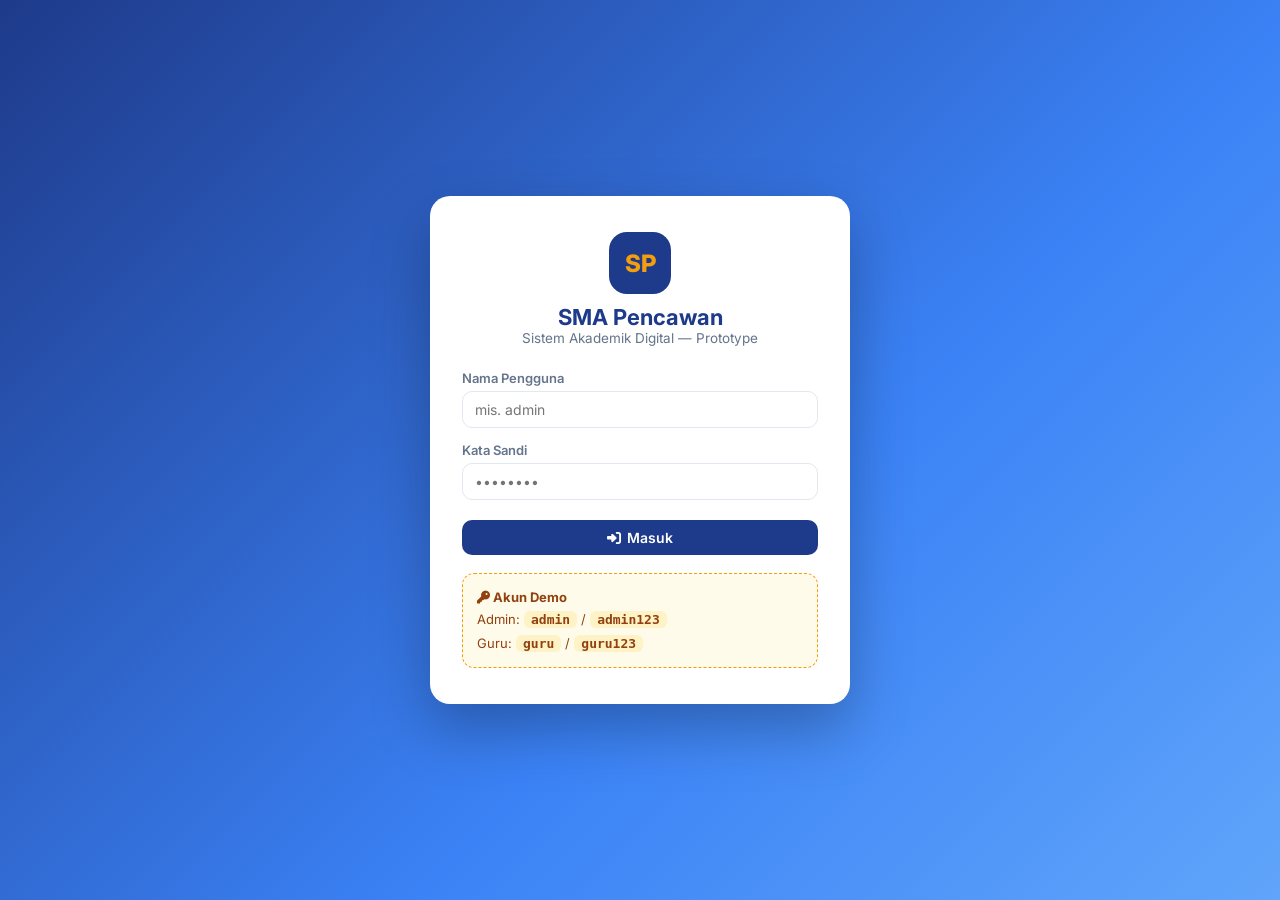
==== login.html @ 4e06ccd4 "feat: prototype Sistem Akademik SMA Pencawan (UI mockup vanilla HTML/CSS/JS)" ====
<!DOCTYPE html>
<!-- login.html — halaman login tiruan -->
<html lang="id">
<head>
  <meta charset="UTF-8">
  <meta name="viewport" content="width=device-width, initial-scale=1.0">
  <title>Login — Sistem Akademik SMA Pencawan</title>
  <link rel="preconnect" href="https://fonts.googleapis.com">
  <link href="https://fonts.googleapis.com/css2?family=Inter:wght@400;500;600;700;800&display=swap" rel="stylesheet">
  <link rel="stylesheet" href="https://cdnjs.cloudflare.com/ajax/libs/font-awesome/6.5.2/css/all.min.css">
  <link rel="stylesheet" href="css/style.css">
</head>
<body>
  <div class="login-bg">
    <div class="login-card">
      <div class="login-logo">
        <div class="logo-box">SP</div>
        <div>
          <h1>SMA Pencawan</h1>
          <p>Sistem Akademik Digital — Prototype</p>
        </div>
      </div>

      <div class="login-err" id="login-err">
        <i class="fa-solid fa-circle-exclamation"></i> Nama pengguna atau kata sandi salah.
      </div>

      <form id="form-login" autocomplete="off">
        <div class="form-group">
          <label class="form-label">Nama Pengguna</label>
          <input class="form-input" id="user" placeholder="mis. admin" required>
        </div>
        <div class="form-group">
          <label class="form-label">Kata Sandi</label>
          <input class="form-input" id="pass" type="password" placeholder="••••••••" required>
        </div>
        <button class="btn btn-primary btn-block" type="submit" style="margin-top:6px">
          <i class="fa-solid fa-right-to-bracket"></i> Masuk
        </button>
      </form>

      <div class="demo-box">
        <strong><i class="fa-solid fa-key"></i> Akun Demo</strong><br>
        Admin: <code>admin</code> / <code>admin123</code><br>
        Guru: <code>guru</code> / <code>guru123</code>
      </div>
    </div>
  </div>

  <script src="js/data.js"></script>
  <script src="js/app.js"></script>
  <script>
    // Login tiruan: cocokkan kredensial dari data dummy
    $("#form-login").addEventListener("submit", e => {
      e.preventDefault();
      const u = $("#user").value.trim();
      const p = $("#pass").value;
      const akun = AKUN.find(a => a.user === u && a.pass === p);
      if (!akun) {
        $("#login-err").style.display = "block";
        return;
      }
      Auth.login({ user: akun.user, role: akun.role, nama: akun.nama, foto: akun.foto, guruId: akun.guruId || null });
      window.location.href = akun.role === "admin" ? "admin/dashboard.html" : "guru/dashboard.html";
    });
  </script>
</body>
</html>
---- css/style.css ----
/* ============================================================
   style.css — Sistem Akademik SMA Pencawan (prototype)
   Desain modern, bersih, bertema sekolah
   ============================================================ */

:root {
  --biru-tua: #1e3a8a;
  --biru-tua-2: #172e6b;
  --biru: #2563eb;
  --biru-terang: #3b82f6;
  --emas: #f59e0b;
  --emas-2: #d97706;
  --abu-latar: #f1f5f9;
  --abu-card: #ffffff;
  --teks: #0f172a;
  --teks-2: #64748b;
  --garis: #e2e8f0;
  --hijau: #16a34a;
  --kuning: #eab308;
  --biru-badge: #2563eb;
  --merah: #dc2626;
  --sidebar-w: 250px;
  --radius: 14px;
  --shadow: 0 1px 3px rgba(15, 23, 42, .08), 0 4px 16px rgba(15, 23, 42, .06);
}

* { box-sizing: border-box; }
html, body { margin: 0; padding: 0; }
body {
  font-family: "Inter", "Poppins", system-ui, sans-serif;
  background: var(--abu-latar);
  color: var(--teks);
  font-size: 14.5px;
  min-height: 100vh;
}
a { color: inherit; text-decoration: none; }
img { max-width: 100%; }

/* ===== Tombol umum ===== */
.btn {
  display: inline-flex; align-items: center; gap: 6px;
  padding: 9px 16px; border: none; border-radius: 10px;
  font-size: 14px; font-weight: 600; cursor: pointer;
  transition: .18s; font-family: inherit;
}
.btn:active { transform: scale(.97); }
.btn-primary { background: var(--biru-tua); color: #fff; }
.btn-primary:hover { background: var(--biru-tua-2); }
.btn-emas { background: var(--emas); color: #fff; }
.btn-emas:hover { background: var(--emas-2); }
.btn-merah { background: var(--merah); color: #fff; }
.btn-merah:hover { background: #b91c1c; }
.btn-hijau { background: var(--hijau); color: #fff; }
.btn-hijau:hover { background: #15803d; }
.btn-outline { background: #fff; color: var(--teks); border: 1.5px solid var(--garis); }
.btn-outline:hover { border-color: var(--biru-tua); color: var(--biru-tua); }
.btn-sm { padding: 6px 11px; font-size: 13px; border-radius: 8px; }
.btn-block { width: 100%; justify-content: center; }
.btn:disabled { opacity: .5; cursor: not-allowed; }

/* ===== Badge status ===== */
.badge {
  display: inline-block; padding: 3px 10px; border-radius: 999px;
  font-size: 12px; font-weight: 600; white-space: nowrap;
}
.badge-hadir,    .badge-disetujui { background: #dcfce7; color: #166534; }
.badge-terlambat,.badge-menunggu   { background: #fef9c3; color: #854d0e; }
.badge-izin,     .badge-sakit      { background: #dbeafe; color: #1e40af; }
.badge-alpa,     .badge-ditolak    { background: #fee2e2; color: #991b1b; }
.badge-mencurigakan               { background: #fee2e2; color: #991b1b; }
.badge-aktif                      { background: #dcfce7; color: #166534; }
.badge-nonaktif                   { background: #fee2e2; color: #991b1b; }
.badge-netral                     { background: #f1f5f9; color: #475569; }
.badge-emas { background: #fef3c7; color: #92400e; }

/* ===== Kartu ===== */
.card {
  background: var(--abu-card); border-radius: var(--radius);
  box-shadow: var(--shadow); padding: 20px;
}
.card-title { font-size: 15px; font-weight: 700; margin: 0 0 14px; }
.card-title-flex { display: flex; align-items: center; justify-content: space-between; gap: 10px; flex-wrap: wrap; }
.card-title-flex .card-title { margin: 0; }

/* ===== Form ===== */
.form-group { margin-bottom: 14px; }
.form-label { display: block; font-size: 13px; font-weight: 600; margin-bottom: 5px; color: var(--teks-2); }
.form-input, .form-select {
  width: 100%; padding: 9px 12px; border: 1.5px solid var(--garis);
  border-radius: 10px; font-size: 14px; font-family: inherit;
  background: #fff; color: var(--teks); transition: .15s;
}
.form-input:focus, .form-select:focus { outline: none; border-color: var(--biru-tua); box-shadow: 0 0 0 3px rgba(30,58,138,.12); }
.form-error { color: var(--merah); font-size: 12px; margin-top: 4px; display: none; }
.form-row { display: grid; grid-template-columns: 1fr 1fr; gap: 12px; }

/* ===== Tabel ===== */
.table-wrap { overflow-x: auto; border-radius: var(--radius); }
table.data {
  width: 100%; border-collapse: collapse; font-size: 14px; background: #fff;
}
table.data th {
  background: var(--biru-tua); color: #fff; text-align: left;
  padding: 11px 14px; font-size: 12.5px; text-transform: uppercase;
  letter-spacing: .4px; white-space: nowrap;
}
table.data td { padding: 10px 14px; border-bottom: 1px solid var(--garis); vertical-align: middle; }
table.data tbody tr:hover { background: #f8fafc; }
table.data tbody tr.clickable { cursor: pointer; }
.avatar { width: 38px; height: 38px; border-radius: 50%; object-fit: cover; border: 2px solid var(--garis); }
.avatar-lg { width: 90px; height: 90px; }
.avatar-sm { width: 30px; height: 30px; }

/* ===== Toolbar tabel (search/filter/pagination) ===== */
.toolbar { display: flex; flex-wrap: wrap; gap: 10px; align-items: center; margin-bottom: 14px; }
.toolbar .form-input, .toolbar .form-select { width: auto; min-width: 150px; }
.toolbar .grow { flex: 1; min-width: 180px; }
.pagination { display: flex; gap: 6px; justify-content: flex-end; align-items: center; margin-top: 14px; font-size: 13px; color: var(--teks-2); }
.pagination button {
  min-width: 32px; height: 32px; border-radius: 8px; border: 1.5px solid var(--garis);
  background: #fff; cursor: pointer; font-weight: 600; font-family: inherit;
}
.pagination button.active { background: var(--biru-tua); color: #fff; border-color: var(--biru-tua); }
.pagination button:disabled { opacity: .4; cursor: not-allowed; }

/* ============================================================
   LOGIN
   ============================================================ */
.login-bg {
  min-height: 100vh; display: flex; align-items: center; justify-content: center;
  background: linear-gradient(135deg, var(--biru-tua) 0%, var(--biru-terang) 60%, #60a5fa 100%);
  padding: 20px;
}
.login-card {
  background: #fff; border-radius: 20px; box-shadow: 0 25px 60px rgba(0,0,0,.28);
  width: 100%; max-width: 420px; padding: 36px 32px;
}
.login-logo { display: flex; flex-direction: column; align-items: center; gap: 10px; margin-bottom: 24px; text-align: center; }
.login-logo .logo-box {
  width: 62px; height: 62px; border-radius: 18px; background: var(--biru-tua);
  color: var(--emas); display: grid; place-items: center; font-weight: 800; font-size: 24px;
}
.login-logo h1 { font-size: 22px; margin: 0; color: var(--biru-tua); }
.login-logo p { margin: 0; color: var(--teks-2); font-size: 13.5px; }
.demo-box {
  background: #fffbeb; border: 1.5px dashed var(--emas); border-radius: 12px;
  padding: 12px 14px; font-size: 13px; margin-top: 18px; color: #92400e; line-height: 1.7;
}
.demo-box code { background: #fef3c7; padding: 1px 7px; border-radius: 6px; font-weight: 700; }
.login-err { background: #fee2e2; color: #991b1b; font-size: 13px; padding: 10px 12px; border-radius: 10px; margin-bottom: 14px; display: none; }

/* ============================================================
   LAYOUT ADMIN (sidebar + topbar)
   ============================================================ */
.app-shell { display: flex; min-height: 100vh; }

.sidebar {
  width: var(--sidebar-w); background: var(--biru-tua); color: #cbd5e1;
  position: fixed; inset: 0 auto 0 0; z-index: 60;
  display: flex; flex-direction: column; transition: transform .25s ease;
  overflow-y: auto;
}
.sidebar-brand {
  display: flex; align-items: center; gap: 10px; padding: 20px 18px;
  color: #fff; font-weight: 800; font-size: 16px; border-bottom: 1px solid rgba(255,255,255,.1);
}
.sidebar-brand .logo-box {
  width: 36px; height: 36px; border-radius: 10px; background: var(--emas);
  color: var(--biru-tua); display: grid; place-items: center; font-weight: 800; font-size: 15px; flex: none;
}
.sidebar nav { padding: 14px 10px; display: flex; flex-direction: column; gap: 3px; flex: 1; }
.sidebar nav a {
  display: flex; align-items: center; gap: 11px; padding: 10px 13px;
  border-radius: 10px; font-size: 14px; font-weight: 500; transition: .15s;
}
.sidebar nav a:hover { background: rgba(255,255,255,.08); color: #fff; }
.sidebar nav a.active { background: var(--emas); color: var(--biru-tua); font-weight: 700; }
.sidebar nav a i { width: 19px; text-align: center; }
.sidebar-foot { padding: 14px 18px; font-size: 12px; border-top: 1px solid rgba(255,255,255,.1); color: #94a3b8; }

.main-area { flex: 1; margin-left: var(--sidebar-w); display: flex; flex-direction: column; min-width: 0; }

.topbar {
  background: #fff; box-shadow: var(--shadow); padding: 12px 22px;
  display: flex; align-items: center; justify-content: space-between; gap: 14px;
  position: sticky; top: 0; z-index: 40;
}
.topbar-left { display: flex; align-items: center; gap: 12px; min-width: 0; }
.topbar-title { font-size: 17px; font-weight: 700; color: var(--biru-tua); margin: 0; white-space: nowrap; overflow: hidden; text-overflow: ellipsis; }
.topbar-user { display: flex; align-items: center; gap: 10px; }
.topbar-user .nama { font-size: 13.5px; font-weight: 600; line-height: 1.2; }
.topbar-user .role { font-size: 11.5px; color: var(--teks-2); }

.burger { display: none; background: none; border: none; font-size: 21px; color: var(--biru-tua); cursor: pointer; padding: 4px 8px; }

.page-content { padding: 22px; max-width: 1300px; width: 100%; margin: 0 auto; }
.page-head { display: flex; align-items: center; justify-content: space-between; gap: 12px; flex-wrap: wrap; margin-bottom: 18px; }
.page-head h2 { margin: 0; font-size: 20px; color: var(--biru-tua); }
.page-head p { margin: 4px 0 0; color: var(--teks-2); font-size: 13.5px; }

.backdrop {
  position: fixed; inset: 0; background: rgba(15,23,42,.5); z-index: 55;
  opacity: 0; pointer-events: none; transition: .25s;
}
.backdrop.show { opacity: 1; pointer-events: auto; }

/* ===== Kartu ringkasan (stat) ===== */
.stat-grid { display: grid; grid-template-columns: repeat(4, 1fr); gap: 16px; margin-bottom: 20px; }
.stat-card {
  background: #fff; border-radius: var(--radius); box-shadow: var(--shadow);
  padding: 18px; display: flex; align-items: center; gap: 14px;
}
.stat-icon {
  width: 48px; height: 48px; border-radius: 14px; display: grid; place-items: center;
  font-size: 20px; flex: none;
}
.stat-icon.biru    { background: #dbeafe; color: var(--biru); }
.stat-icon.hijau   { background: #dcfce7; color: var(--hijau); }
.stat-icon.kuning  { background: #fef9c3; color: var(--emas-2); }
.stat-icon.merah   { background: #fee2e2; color: var(--merah); }
.stat-info .angka { font-size: 24px; font-weight: 800; line-height: 1.1; }
.stat-info .label { font-size: 12.5px; color: var(--teks-2); margin-top: 2px; }

.grid-2 { display: grid; grid-template-columns: 1fr 1fr; gap: 16px; }
.grid-3 { display: grid; grid-template-columns: repeat(3, 1fr); gap: 16px; }

/* ===== Modal ===== */
.modal-backdrop {
  position: fixed; inset: 0; background: rgba(15,23,42,.55); z-index: 90;
  display: none; align-items: center; justify-content: center; padding: 18px;
}
.modal-backdrop.show { display: flex; }
.modal {
  background: #fff; border-radius: 16px; width: 100%; max-width: 520px;
  max-height: 90vh; overflow-y: auto; box-shadow: 0 25px 60px rgba(0,0,0,.3);
  animation: modalIn .2s ease;
}
.modal-lg { max-width: 760px; }
@keyframes modalIn { from { transform: translateY(18px); opacity: 0; } to { transform: none; opacity: 1; } }
.modal-head {
  padding: 16px 20px; border-bottom: 1px solid var(--garis);
  display: flex; align-items: center; justify-content: space-between; gap: 10px;
}
.modal-head h3 { margin: 0; font-size: 16px; color: var(--biru-tua); }
.modal-close { background: none; border: none; font-size: 20px; cursor: pointer; color: var(--teks-2); padding: 2px 6px; }
.modal-close:hover { color: var(--merah); }
.modal-body { padding: 18px 20px; }
.modal-foot { padding: 14px 20px; border-top: 1px solid var(--garis); display: flex; justify-content: flex-end; gap: 10px; }

/* ===== Toast ===== */
.toast-stack { position: fixed; top: 18px; right: 18px; z-index: 200; display: flex; flex-direction: column; gap: 10px; }
.toast {
  background: #fff; border-radius: 12px; box-shadow: 0 10px 30px rgba(15,23,42,.2);
  padding: 13px 16px; min-width: 260px; max-width: 340px; display: flex; gap: 10px;
  align-items: flex-start; font-size: 13.5px; animation: toastIn .25s ease;
  border-left: 4px solid var(--biru-tua);
}
.toast.success { border-left-color: var(--hijau); }
.toast.error   { border-left-color: var(--merah); }
.toast.warn    { border-left-color: var(--emas); }
.toast strong  { display: block; margin-bottom: 2px; }
.toast.out { animation: toastOut .25s ease forwards; }
@keyframes toastIn  { from { transform: translateX(40px); opacity: 0; } to { transform: none; opacity: 1; } }
@keyframes toastOut { to { transform: translateX(40px); opacity: 0; } }

/* ============================================================
   GRID JADWAL (admin & guru)
   ============================================================ */
.jadwal-grid-wrap { overflow-x: auto; padding-bottom: 6px; }
table.jadwal-grid { border-collapse: collapse; width: 100%; min-width: 760px; background: #fff; }
table.jadwal-grid th, table.jadwal-grid td { border: 1px solid var(--garis); padding: 7px; font-size: 13px; text-align: center; }
table.jadwal-grid th { background: var(--biru-tua); color: #fff; font-size: 12.5px; }
table.jadwal-grid th.jam-col, table.jadwal-grid td.jam-col { background: #eef2ff; color: var(--biru-tua); font-weight: 700; min-width: 90px; }
.jadwal-slot { border-radius: 9px; padding: 7px 6px; font-size: 12.5px; line-height: 1.45; min-height: 54px; display: flex; flex-direction: column; justify-content: center; }
.jadwal-slot .m { font-weight: 700; }
.jadwal-slot .k { color: var(--teks-2); font-size: 11.5px; }
.jadwal-slot.isi { background: #dbeafe; color: #1e3a8a; cursor: pointer; }
.jadwal-slot.kosong { background: #f8fafc; color: #cbd5e1; cursor: pointer; }
.jadwal-slot.kosong:hover { background: #eef2ff; color: var(--biru); }
.jadwal-slot.now { outline: 2px solid var(--emas); outline-offset: -2px; box-shadow: 0 0 0 3px rgba(245,158,11,.25); }
.jadwal-slot.aktif-siswa { cursor: default; }

/* ============================================================
   HALAMAN GURU (mobile-first, bottom nav)
   ============================================================ */
.guru-shell { max-width: 640px; margin: 0 auto; min-height: 100vh; display: flex; flex-direction: column; background: var(--abu-latar); }
.guru-topbar {
  background: var(--biru-tua); color: #fff; padding: 14px 16px;
  display: flex; align-items: center; justify-content: space-between; gap: 10px;
  position: sticky; top: 0; z-index: 40;
}
.guru-topbar .judul { font-size: 16px; font-weight: 700; margin: 0; }
.guru-topbar .sub { font-size: 11.5px; color: #bfdbfe; }
.guru-content { flex: 1; padding: 16px 14px 92px; }

.bottom-nav {
  position: fixed; bottom: 0; left: 50%; transform: translateX(-50%);
  width: 100%; max-width: 640px; background: #fff; z-index: 50;
  display: flex; box-shadow: 0 -4px 20px rgba(15,23,42,.1);
  border-top: 1px solid var(--garis);
}
.bottom-nav a {
  flex: 1; display: flex; flex-direction: column; align-items: center; gap: 3px;
  padding: 9px 2px 10px; font-size: 10.5px; font-weight: 600; color: var(--teks-2);
  position: relative;
}
.bottom-nav a i { font-size: 19px; }
.bottom-nav a.active { color: var(--biru-tua); }
.bottom-nav a.active::before {
  content: ""; position: absolute; top: 0; left: 20%; right: 20%; height: 3px;
  background: var(--emas); border-radius: 0 0 4px 4px;
}

/* Sapaan & kartu guru */
.sapaan { background: linear-gradient(135deg, var(--biru-tua), var(--biru-terang)); color: #fff; border-radius: var(--radius); padding: 18px; margin-bottom: 14px; }
.sapaan h3 { margin: 0 0 4px; font-size: 17px; }
.sapaan p { margin: 0; font-size: 13px; opacity: .85; }
.status-absen-box { border-radius: var(--radius); padding: 16px; margin-bottom: 14px; display: flex; align-items: center; gap: 13px; box-shadow: var(--shadow); }
.status-absen-box.belum { background: #fffbeb; border: 1.5px solid var(--emas); }
.status-absen-box.sudah { background: #dcfce7; border: 1.5px solid var(--hijau); }
.status-absen-box .ic { width: 44px; height: 44px; border-radius: 12px; display: grid; place-items: center; font-size: 19px; flex: none; }
.status-absen-box.belum .ic { background: var(--emas); color: #fff; }
.status-absen-box.sudah .ic { background: var(--hijau); color: #fff; }
.status-absen-box .t { font-weight: 700; font-size: 14.5px; }
.status-absen-box .s { font-size: 12.5px; color: var(--teks-2); margin-top: 2px; }

.shortcut-grid { display: grid; grid-template-columns: repeat(3, 1fr); gap: 10px; margin-bottom: 14px; }
.shortcut {
  background: #fff; border-radius: 14px; box-shadow: var(--shadow); padding: 15px 8px;
  text-align: center; font-size: 12px; font-weight: 600; color: var(--biru-tua);
  transition: .15s; border: 1.5px solid transparent;
}
.shortcut:hover { border-color: var(--emas); transform: translateY(-2px); }
.shortcut i { display: block; font-size: 22px; margin-bottom: 7px; color: var(--biru); }

.jadwal-hari-item {
  background: #fff; border-radius: 12px; box-shadow: var(--shadow);
  padding: 12px 14px; display: flex; gap: 12px; align-items: center; margin-bottom: 9px;
}
.jadwal-hari-item .jam {
  background: #eef2ff; color: var(--biru-tua); border-radius: 9px; padding: 7px 9px;
  font-size: 12px; font-weight: 700; text-align: center; min-width: 66px; flex: none;
}
.jadwal-hari-item .isi { flex: 1; min-width: 0; }
.jadwal-hari-item .isi .m { font-weight: 700; font-size: 13.5px; }
.jadwal-hari-item .isi .k { font-size: 12px; color: var(--teks-2); }
.jadwal-hari-item.sekarang { border-left: 4px solid var(--emas); background: #fffbeb; }

/* ===== Stepper presensi ===== */
.stepper { display: flex; gap: 4px; margin-bottom: 16px; }
.step {
  flex: 1; text-align: center; font-size: 11px; font-weight: 700; color: var(--teks-2);
  position: relative; padding-top: 26px;
}
.step::before {
  content: attr(data-n); position: absolute; top: 0; left: 50%; transform: translateX(-50%);
  width: 22px; height: 22px; border-radius: 50%; background: var(--garis); color: var(--teks-2);
  display: grid; place-items: center; font-size: 11px;
}
.step::after {
  content: ""; position: absolute; top: 11px; left: calc(50% + 14px); right: calc(-50% + 14px);
  height: 2px; background: var(--garis);
}
.step:last-child::after { display: none; }
.step.aktif { color: var(--biru-tua); }
.step.aktif::before { background: var(--biru-tua); color: #fff; }
.step.selesai { color: var(--hijau); }
.step.selesai::before { background: var(--hijau); color: #fff; content: "✓"; }
.step.selesai::after { background: var(--hijau); }

.step-panel { display: none; }
.step-panel.aktif { display: block; animation: modalIn .22s ease; }

.kamera-box {
  background: #0f172a; border-radius: 14px; min-height: 220px; display: grid;
  place-items: center; color: #94a3b8; text-align: center; padding: 20px; position: relative; overflow: hidden;
}
.kamera-box img { border-radius: 12px; max-height: 260px; }
.kamera-box .ph { font-size: 40px; margin-bottom: 8px; }

.alert {
  padding: 12px 14px; border-radius: 11px; font-size: 13.5px; margin-bottom: 13px;
  display: flex; gap: 9px; align-items: flex-start; line-height: 1.5;
}
.alert-merah  { background: #fee2e2; color: #991b1b; border: 1.5px solid #fecaca; }
.alert-hijau  { background: #dcfce7; color: #166534; border: 1.5px solid #bbf7d0; }
.alert-biru   { background: #dbeafe; color: #1e40af; border: 1.5px solid #bfdbfe; }
.alert-kuning { background: #fef9c3; color: #854d0e; border: 1.5px solid #fde68a; }

.berhasil-box { text-align: center; padding: 24px 14px; }
.berhasil-box .ikon {
  width: 78px; height: 78px; border-radius: 50%; background: var(--hijau); color: #fff;
  display: grid; place-items: center; font-size: 36px; margin: 0 auto 14px;
  animation: pop .35s ease;
}
@keyframes pop { 0% { transform: scale(.4); opacity: 0; } 100% { transform: scale(1); opacity: 1; } }
.berhasil-box h3 { margin: 0 0 6px; color: var(--hijau); }
.berhasil-box .ringkas { background: #f8fafc; border-radius: 12px; padding: 14px; text-align: left; font-size: 13.5px; line-height: 2; margin-top: 14px; }
.berhasil-box .ringkas b { color: var(--biru-tua); }

/* ===== Toggle absensi siswa ===== */
.toggle-group { display: inline-flex; background: #f1f5f9; border-radius: 10px; padding: 3px; gap: 2px; flex-wrap: wrap; }
.toggle-group button {
  border: none; background: transparent; padding: 6px 10px; font-size: 12px;
  font-weight: 700; border-radius: 8px; cursor: pointer; color: var(--teks-2); font-family: inherit;
}
.toggle-group button.on-hadir     { background: var(--hijau); color: #fff; }
.toggle-group button.on-izin      { background: var(--biru); color: #fff; }
.toggle-group button.on-sakit     { background: var(--biru); color: #fff; }
.toggle-group button.on-alpa      { background: var(--merah); color: #fff; }

.ringkas-kehadiran { display: flex; gap: 8px; flex-wrap: wrap; margin: 12px 0; }
.ringkas-kehadiran .pill { background: #fff; border: 1.5px solid var(--garis); border-radius: 999px; padding: 5px 12px; font-size: 12.5px; font-weight: 700; }

/* ===== Indikator nilai ===== */
.nilai-bawah { color: var(--merah); font-weight: 800; }
.nilai-baik { color: var(--hijau); font-weight: 700; }

/* ===== Tab ===== */
.tab-row { display: flex; gap: 6px; border-bottom: 2px solid var(--garis); margin-bottom: 16px; overflow-x: auto; }
.tab-row button {
  border: none; background: none; padding: 10px 15px; font-size: 14px; font-weight: 600;
  color: var(--teks-2); cursor: pointer; border-bottom: 3px solid transparent; margin-bottom: -2px;
  font-family: inherit; white-space: nowrap;
}
.tab-row button.active { color: var(--biru-tua); border-bottom-color: var(--emas); }

/* ===== Countdown QR ===== */
.qr-display { display: flex; flex-direction: column; align-items: center; gap: 12px; }
.qr-frame { background: #fff; border: 2px solid var(--garis); border-radius: 16px; padding: 18px; display: inline-block; }
.countdown { font-size: 14px; font-weight: 700; color: var(--biru-tua); }
.countdown.warn { color: var(--merah); }

/* ===== Peta ===== */
.map-box { border-radius: 14px; overflow: hidden; height: 280px; border: 1.5px solid var(--garis); }
.map-box.sm { height: 200px; }

/* ============================================================
   RESPONSIVE
   ============================================================ */
@media (max-width: 1024px) {
  .stat-grid { grid-template-columns: repeat(2, 1fr); }
  .grid-3 { grid-template-columns: 1fr 1fr; }
}

@media (max-width: 860px) {
  .sidebar { transform: translateX(-100%); }
  .sidebar.open { transform: none; }
  .main-area { margin-left: 0; }
  .burger { display: block; }
  .grid-2, .grid-3 { grid-template-columns: 1fr; }
}

@media (max-width: 560px) {
  .stat-grid { grid-template-columns: 1fr; }
  .page-content { padding: 14px; }
  .form-row { grid-template-columns: 1fr; }
  .topbar { padding: 10px 14px; }
  .topbar-user .nama, .topbar-user .role { display: none; }
  .toolbar .form-input, .toolbar .form-select, .toolbar .grow { width: 100%; min-width: 0; }
}

@media print {
  .sidebar, .topbar, .bottom-nav, .btn, .no-print { display: none !important; }
  .main-area { margin: 0; }
  body { background: #fff; }
}
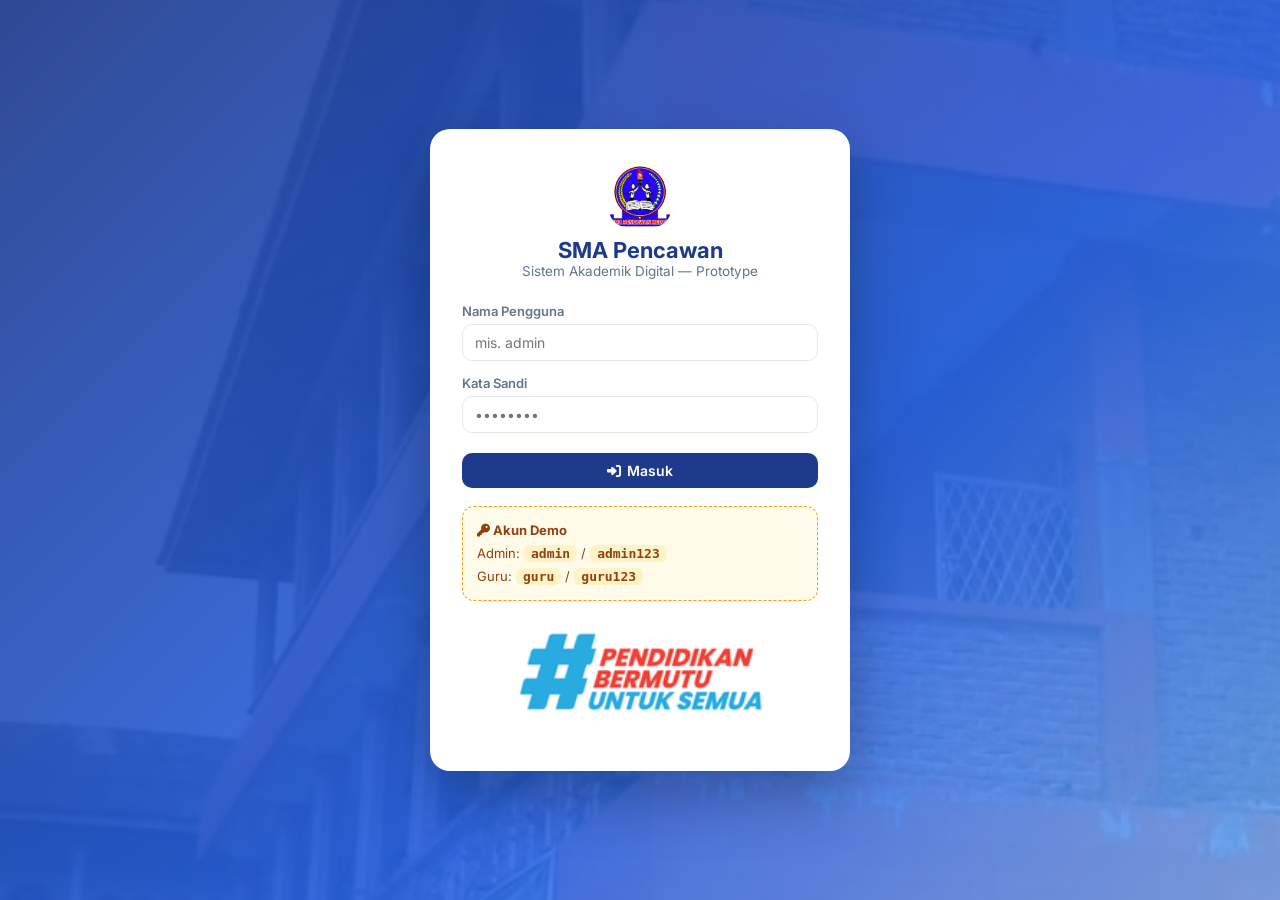
==== commit 34cd83fa: "feat: integrasi aset sekolah & perbaikan bug prototype - Gunakan aset lokal: logo sekolah (login/sid" ====
--- a/login.html
+++ b/login.html
@@ -14,7 +14,7 @@
   <div class="login-bg">
     <div class="login-card">
       <div class="login-logo">
-        <div class="logo-box">SP</div>
+        <div class="logo-box"><img src="assets/logosekolah.jfif" alt="Logo SMA Pencawan"></div>
         <div>
           <h1>SMA Pencawan</h1>
           <p>Sistem Akademik Digital — Prototype</p>
@@ -44,6 +44,10 @@
         Admin: <code>admin</code> / <code>admin123</code><br>
         Guru: <code>guru</code> / <code>guru123</code>
       </div>
+
+      <div class="login-footer">
+        <img src="assets/footer_pendidikan.png" alt="SMA Pencawan">
+      </div>
     </div>
   </div>
 
--- a/css/style.css
+++ b/css/style.css
@@ -128,7 +128,8 @@
    ============================================================ */
 .login-bg {
   min-height: 100vh; display: flex; align-items: center; justify-content: center;
-  background: linear-gradient(135deg, var(--biru-tua) 0%, var(--biru-terang) 60%, #60a5fa 100%);
+  background: linear-gradient(135deg, rgba(30,58,138,.92) 0%, rgba(37,99,235,.88) 60%, rgba(96,165,250,.82) 100%),
+              url("../assets/GambarSekolah.jfif") center / cover no-repeat;
   padding: 20px;
 }
 .login-card {
@@ -139,7 +140,11 @@
 .login-logo .logo-box {
   width: 62px; height: 62px; border-radius: 18px; background: var(--biru-tua);
   color: var(--emas); display: grid; place-items: center; font-weight: 800; font-size: 24px;
-}
+  overflow: hidden;
+}
+.logo-box img { width: 100%; height: 100%; object-fit: cover; display: block; }
+.login-footer { margin-top: 16px; text-align: center; }
+.login-footer img { max-width: 260px; width: 100%; height: auto; }
 .login-logo h1 { font-size: 22px; margin: 0; color: var(--biru-tua); }
 .login-logo p { margin: 0; color: var(--teks-2); font-size: 13.5px; }
 .demo-box {
@@ -167,6 +172,7 @@
 .sidebar-brand .logo-box {
   width: 36px; height: 36px; border-radius: 10px; background: var(--emas);
   color: var(--biru-tua); display: grid; place-items: center; font-weight: 800; font-size: 15px; flex: none;
+  overflow: hidden;
 }
 .sidebar nav { padding: 14px 10px; display: flex; flex-direction: column; gap: 3px; flex: 1; }
 .sidebar nav a {
@@ -258,6 +264,7 @@
 .toast.success { border-left-color: var(--hijau); }
 .toast.error   { border-left-color: var(--merah); }
 .toast.warn    { border-left-color: var(--emas); }
+.toast.info    { border-left-color: var(--biru); }
 .toast strong  { display: block; margin-bottom: 2px; }
 .toast.out { animation: toastOut .25s ease forwards; }
 @keyframes toastIn  { from { transform: translateX(40px); opacity: 0; } to { transform: none; opacity: 1; } }
@@ -435,6 +442,13 @@
 .map-box { border-radius: 14px; overflow: hidden; height: 280px; border: 1.5px solid var(--garis); }
 .map-box.sm { height: 200px; }
 
+/* ===== Footer logo sekolah ===== */
+.page-footer { padding: 8px 22px 24px; text-align: center; }
+.page-footer img { max-width: 340px; width: 100%; height: auto; }
+.page-footer.guru-footer { padding: 6px 0 16px; }
+.page-footer.guru-footer img { max-width: 260px; }
+.guru-topbar .tb-logo { width: 38px; height: 38px; border-radius: 10px; object-fit: cover; flex: none; }
+
 /* ============================================================
    RESPONSIVE
    ============================================================ */
